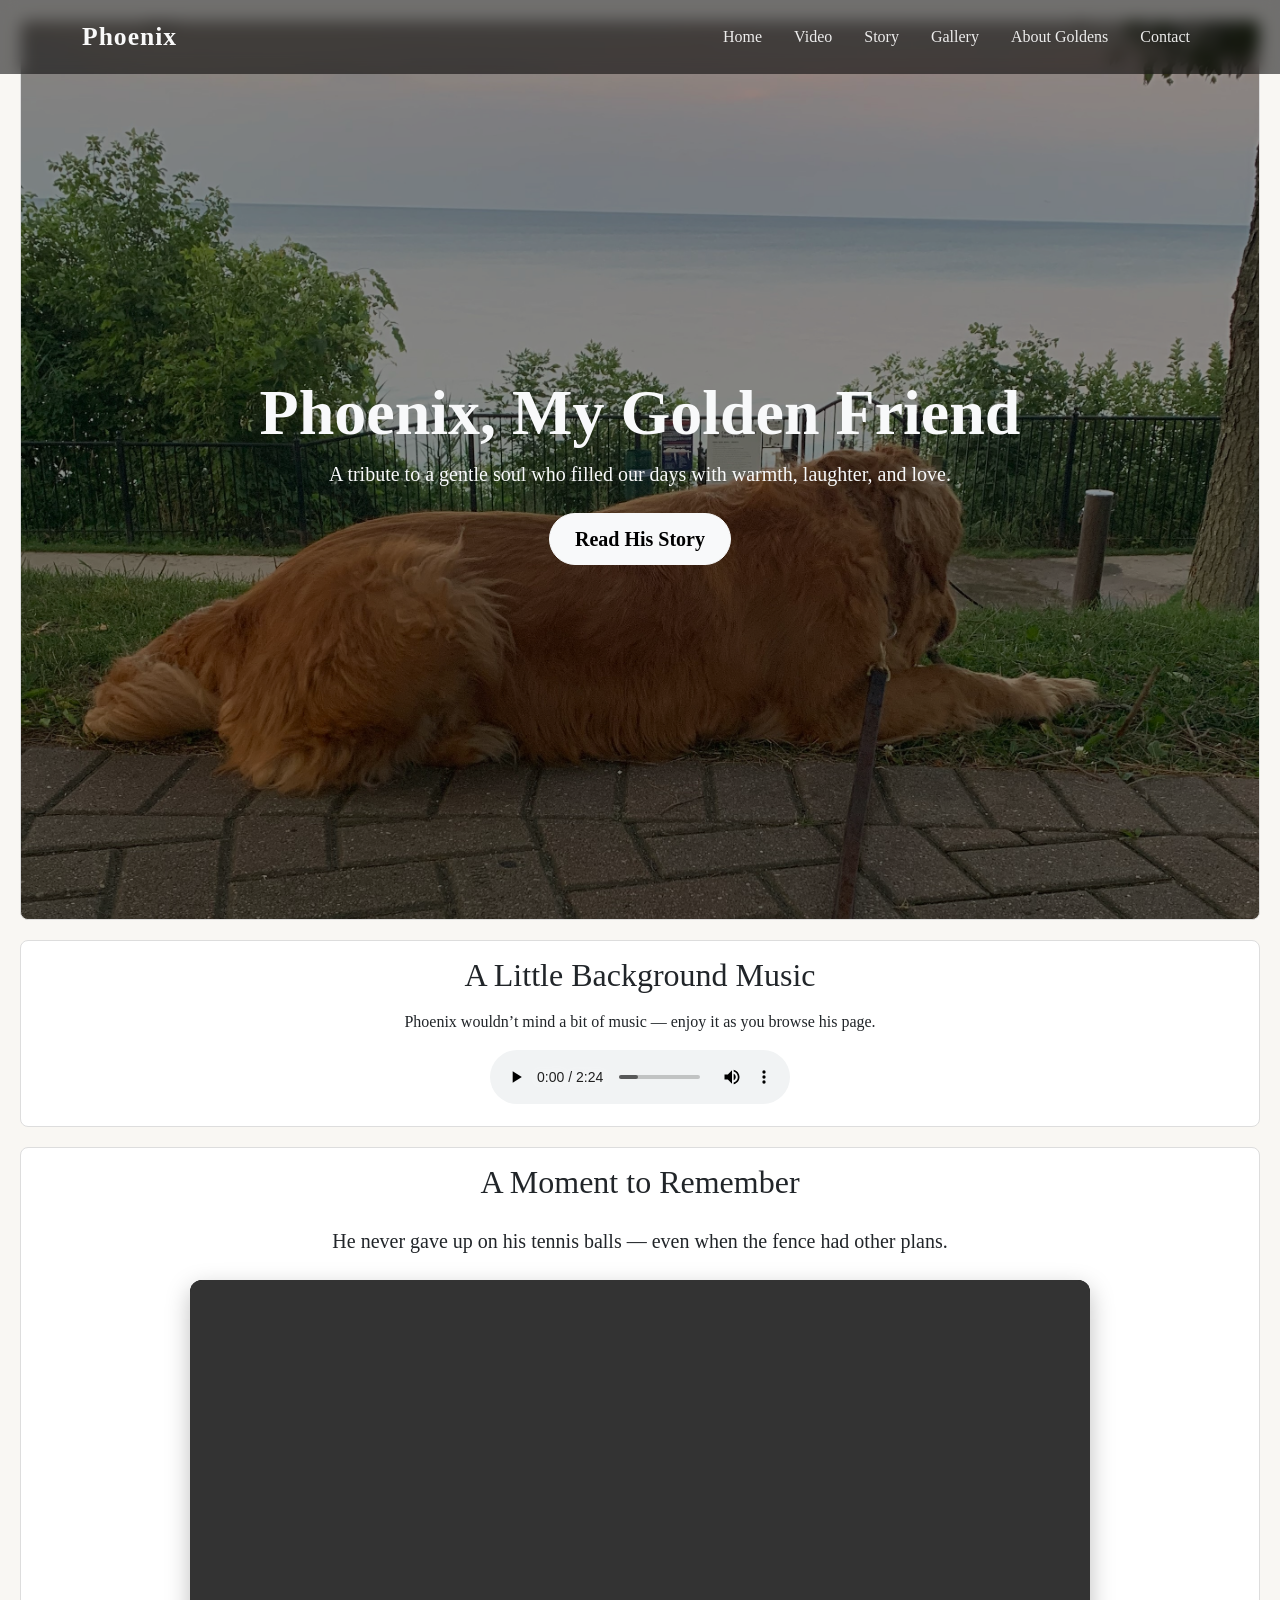
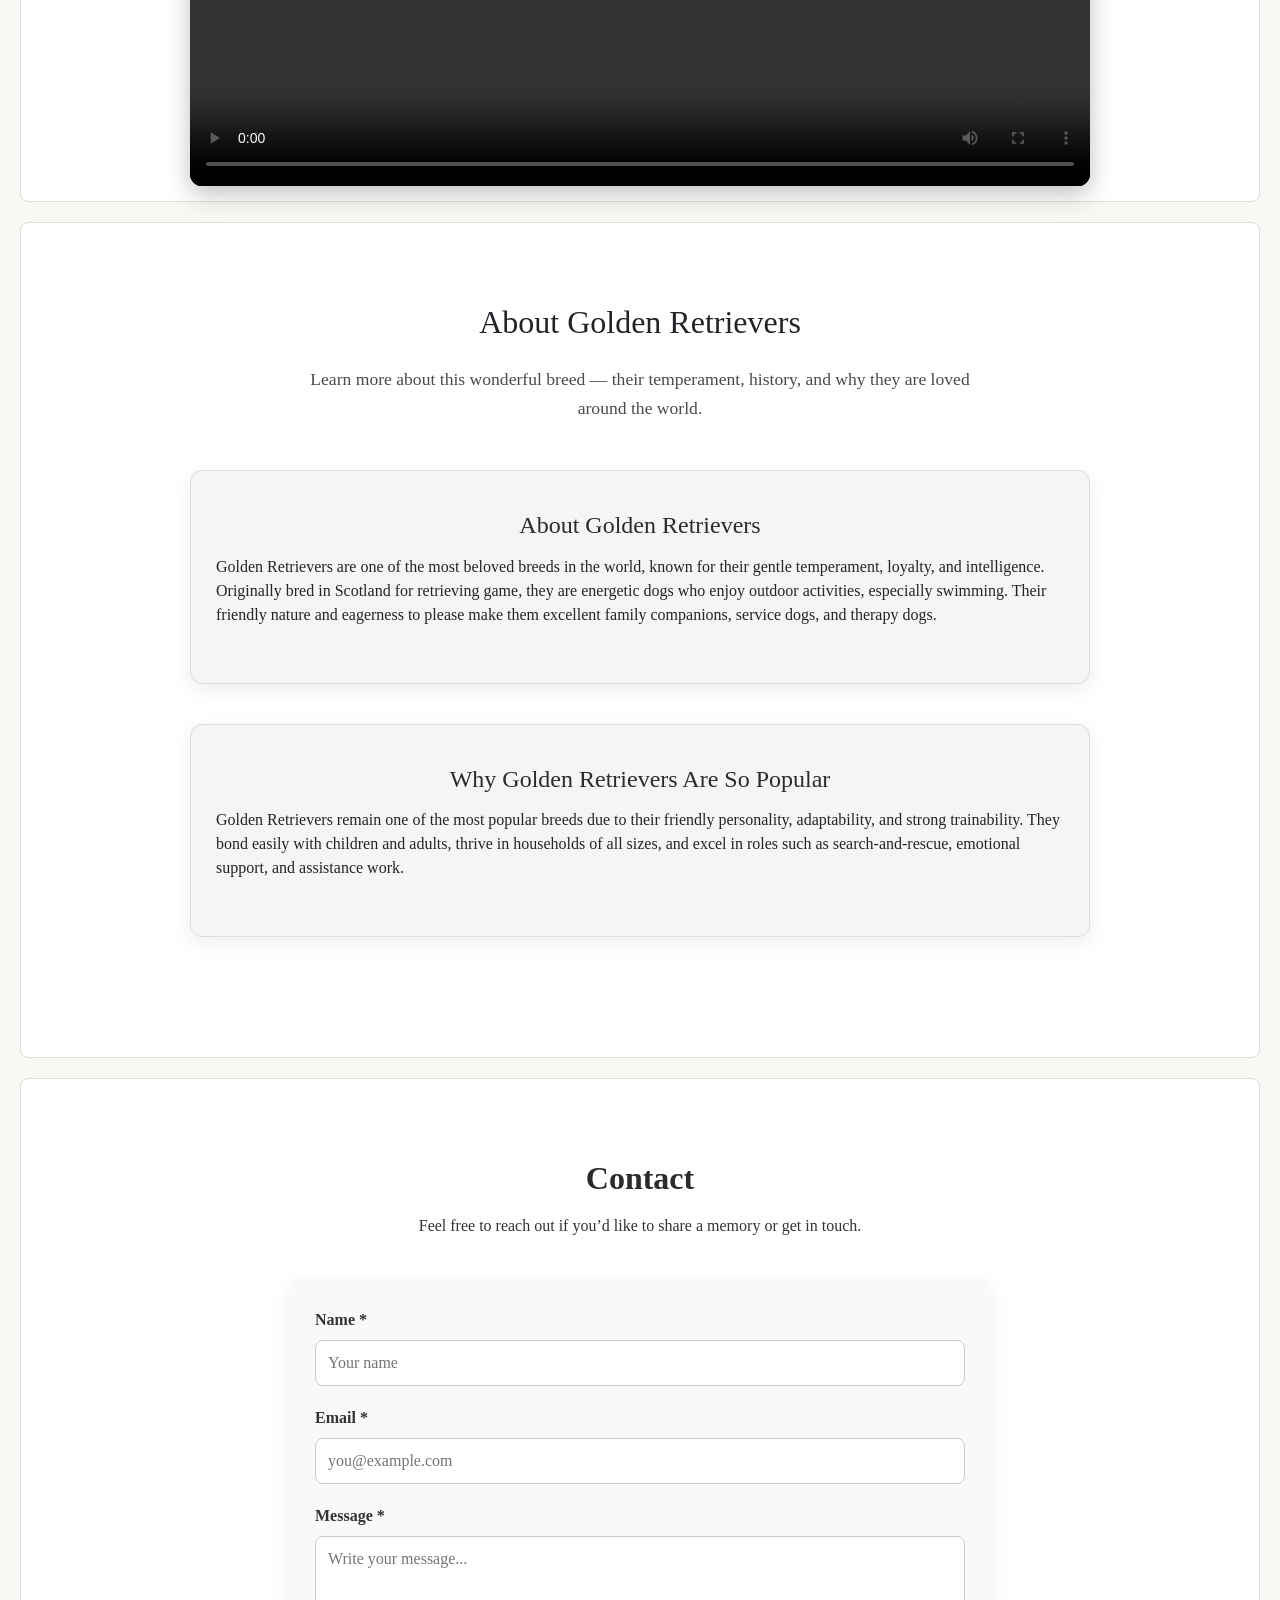
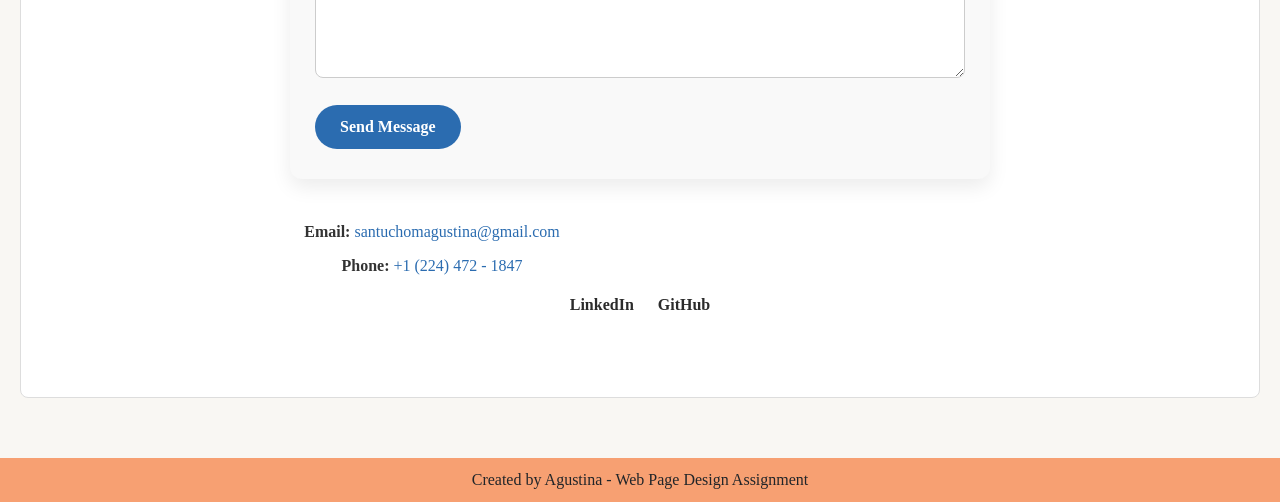
==== index.html @ e4ab0f9b "initial setup with WIP sections" ====
<!DOCTYPE html>
<html lang="en">
<head>
    <meta charset="UTF-8">
    <title>Phoenix</title>
    <link href="https://cdn.jsdelivr.net/npm/bootstrap@5.0.2/dist/css/bootstrap.min.css" rel="stylesheet" integrity="sha384-EVSTQN3/azprG1Anm3QDgpJLIm9Nao0Yz1ztcQTwFspd3yD65VohhpuuCOmLASjC" crossorigin="anonymous">
    <link rel="stylesheet" href="styles.css">

</head>
<body>
    <header>
        <nav class="navbar navbar-expand-lg navbar-dark fixed-top custom-navbar">
            <div class="container">
                <a class="navbar-brand fw-bold" href="#hero">Phoenix</a>

                <button class="navbar-toggler" type="button" data-bs-toggle="collapse" data-bs-target="#navbarNav"
                        aria-controls="navbarNav" aria-expanded="false" aria-label="Toggle navigation">
                    <span class="navbar-toggler-icon"></span>
                </button>

                <div class="collapse navbar-collapse justify-content-end" id="navbarNav">
                    <ul class="navbar-nav">
                        <li class="nav-item"><a class="nav-link" href="#hero">Home</a></li>
                        <li class="nav-item"><a class="nav-link" href="#video">Video</a></li>
                        <li class="nav-item"><a class="nav-link" href="#story">Story</a></li>
                        <li class="nav-item"><a class="nav-link" href="#gallery">Gallery</a></li>
                        <li class="nav-item"><a class="nav-link" href="#articles">About Goldens</a></li>
                        <li class="nav-item"><a class="nav-link" href="#contact">Contact</a></li>
                    </ul>
                </div>
            </div>
        </nav>


    </header>
    <main>
        <section id="hero" class="hero d-flex align-items-center justify-content-center text-center text-light">
            <div class="overlay"></div>
            <div class="hero-content">
                <h1 class="display-3 fw-bold">Phoenix, My Golden Friend</h1>
                <p class="lead mb-4">A tribute to a gentle soul who filled our days with warmth, laughter, and love.</p>
                <a href="#story" class="btn btn-light btn-lg">Read His Story</a>
            </div>
        </section>
        <section id="home-audio" class="home-audio-section text-center">
            <div class="container">
                <h2 class="mb-3">A Little Background Music</h2>
                <p class="mb-3">
                    Phoenix wouldn’t mind a bit of music — enjoy it as you browse his page.
                </p>

                <audio controls autoplay loop>
                    <source src="./media/leva-eternity-149473.mp3" type="audio/mpeg">
                    Your browser does not support the audio element.
                </audio>
            </div>
        </section>
        <section id="video" class="video-section text-center">
            <div class="container">
                <h2 class="mb-4">A Moment to Remember</h2>
                <p class="lead mb-4">
                    He never gave up on his tennis balls — even when the fence had other plans.
                </p>

                <div class="video-wrapper">
                    <video controls>
                        <source src="./media/phoenix-video.mp4" type="video/mp4">
                        Your browser does not support the video tag.
                    </video>
                </div>
            </div>
        </section>
        <section id="articles" class="articles-section text-center">
            <div class="container">

                <h2 class="mb-4">About Golden Retrievers</h2>
                <p class="lead mb-5">
                    Learn more about this wonderful breed — their temperament, history,
                    and why they are loved around the world.
                </p>

                <article class="info-article">
                    <h3 class="article-subtitle">About Golden Retrievers</h3>
                    <p>
                        Golden Retrievers are one of the most beloved breeds in the world, known for
                        their gentle temperament, loyalty, and intelligence. Originally bred in
                        Scotland for retrieving game, they are energetic dogs who enjoy outdoor
                        activities, especially swimming. Their friendly nature and eagerness to
                        please make them excellent family companions, service dogs, and therapy dogs.
                    </p>
                </article>

                <article class="info-article">
                    <h3 class="article-subtitle">Why Golden Retrievers Are So Popular</h3>
                    <p>
                        Golden Retrievers remain one of the most popular breeds due to their friendly
                        personality, adaptability, and strong trainability. They bond easily with
                        children and adults, thrive in households of all sizes, and excel in roles
                        such as search-and-rescue, emotional support, and assistance work.
                    </p>
                </article>

            </div>
        </section>

        <section id="contact" class="contact-section">
            <div class="container">
                <h2>Contact</h2>
                <p>Feel free to reach out if you’d like to share a memory or get in touch.</p>

                <form class="contact-form" action="#" method="post">
                    <div class="form-group">
                        <label for="name">Name *</label>
                        <input type="text" id="name" name="name" placeholder="Your name" required>
                    </div>

                    <div class="form-group">
                        <label for="email">Email *</label>
                        <input type="email" id="email" name="email" placeholder="you@example.com" required>
                    </div>

                    <div class="form-group">
                        <label for="message">Message *</label>
                        <textarea id="message" name="message" rows="5" placeholder="Write your message..." required></textarea>
                    </div>

                    <button type="submit" class="submit-btn">Send Message</button>
                </form>

                <div class="contact-info">
                    <p><strong>Email:</strong> <a href="mailto:youremail@example.com">santuchomagustina@gmail.com</a></p>
                    <p><strong>Phone:</strong> <a href="tel:+11234567890">+1 (224) 472 - 1847</a></p>

                    <div class="social-links">
                        <a href="https://www.linkedin.com/in/maria-agustina-santucho-6520b9224/" target="_blank">LinkedIn</a>
                        <a href="https://github.com/asantucho" target="_blank">GitHub</a>
                    </div>
                </div>
            </div>
        </section>

    </main>
    <footer>
        Created by Agustina - Web Page Design Assignment
    </footer>

</body>
</html>
---- styles.css ----
body{
    background-color: #f9f7f3;
    font-family: Georgia;
    margin: 0;
    padding: 0;
}
.custom-navbar {
    background: rgba(0, 0, 0, 0.55);
    backdrop-filter: blur(8px);
    transition: background-color 0.4s ease, box-shadow 0.4s ease;
    padding: 0.8rem 0;
    z-index: 1000;
}

.custom-navbar.scrolled {
    background: rgba(0, 0, 0, 0.85);
    box-shadow: 0 2px 10px rgba(0, 0, 0, 0.4);
}

.navbar-brand {
    font-family: 'Playfair Display', serif;
    font-size: 1.6rem;
    letter-spacing: 1px;
    color: #f9f9f9;
}

.navbar-nav .nav-link {
    color: rgba(255, 255, 255, 0.9);
    margin-left: 1rem;
    transition: color 0.3s ease;
}

.navbar-nav .nav-link:hover {
    color: #f9d777;
}

.navbar-nav .nav-link.active {
    color: #ffd966;
}
main{
    padding: 20px;
}
section{
    margin-bottom: 20px;
    padding: 15px;
    background-color: white;
    border: 1px solid #ddd;
    border-radius: 8px;
}

.hero {
    position: relative;
    min-height: 100vh;
    background-image: url('./media/phoenix-banner.jpeg');
    background-size: cover;
    background-position: center center;
    background-attachment: fixed;
    background-repeat: no-repeat;
    color: #fff;
    overflow: hidden;
}

.hero {
    background-repeat: no-repeat;
}

.hero .overlay {
    position: absolute;
    inset: 0;
    background: rgba(0, 0, 0, 0.4);
    z-index: 1;
}

.hero-content {
    position: relative;
    z-index: 2;
    max-width: 800px;
    padding: 0 1rem;
}

.hero h1, .hero p, .hero .btn {
    opacity: 0;
    transform: translateY(20px);
    animation: fadeInUp 1.2s ease-out forwards;
}

.hero h1 { animation-delay: 0.2s; }
.hero p { animation-delay: 0.5s; }
.hero .btn { animation-delay: 0.8s; }

@keyframes fadeInUp {
    to {
        opacity: 1;
        transform: translateY(0);
    }
}

.hero .btn {
    border-radius: 30px;
    padding: 10px 25px;
    font-weight: 600;
    transition: all 0.3s ease;
}

.hero .btn:hover {
    transform: scale(1.05);
    background-color: #f8f9fa;
    color: #212529;
}

@media (max-width: 992px) {
    .hero {
        background-attachment: scroll;
        background-size: cover;
        background-position: 70% 80%;
        min-height: 65vh;
    }
}

@media (max-width: 576px) {
    .hero {
        background-position: 76% 90%;
        min-height: 50vh;
    }
}

.video-wrapper {
    max-width: 900px;
    margin: 0 auto;
    aspect-ratio: 16 / 9;
    border-radius: 12px;
    overflow: hidden;
    box-shadow: 0 8px 25px rgba(0, 0, 0, 0.25);
}

.video-wrapper video {
    width: 100%;
    height: 100%;
    object-fit: cover;
    display: block;
    background-color: #000;
}

.articles-section {
    padding: 80px 20px;
    background-color: #fff;
    text-align: center;
}

.section-title {
    font-family: 'Playfair Display', serif;
    font-weight: 700;
    color: #2b2b2b;
    font-size: 2rem;
    text-align: center;
}

.articles-section .lead {
    max-width: 700px;
    margin: 0 auto;
    font-size: 1.1rem;
    color: #4a4a4a;
    line-height: 1.6;
}

.info-article {
    background-color: #f5f5f5;
    padding: 40px 25px;
    margin: 40px auto;
    max-width: 900px;
    border: 1px solid #ddd;
    border-radius: 12px;
    box-shadow: 0 6px 20px rgba(0,0,0,0.07);
    text-align: left;
}

.article-subtitle {
    font-family: 'Playfair Display', serif;
    font-size: 1.5rem;
    margin-bottom: 15px;
    color: #2b2b2b;
    text-align: center;
}


.contact-section {
    background-color: #fff;
    color: #333;
    padding: 80px 20px;
    text-align: center;
}

.contact-section h2 {
    font-family: 'Playfair Display', serif;
    font-weight: 700;
    color: #2b2b2b;
    margin-bottom: 15px;
}

.contact-section p {
    max-width: 700px;
    margin: 0 auto 40px;
    line-height: 1.6;
}

.contact-form {
    max-width: 700px;
    margin: 0 auto 40px;
    text-align: left;
    background-color: #f9f9f9;
    padding: 30px 25px;
    border-radius: 12px;
    box-shadow: 0 8px 20px rgba(0, 0, 0, 0.08);
}

.contact-form .form-group {
    margin-bottom: 20px;
}

.contact-form label {
    display: block;
    font-weight: 600;
    margin-bottom: 8px;
}

.contact-form input,
.contact-form textarea {
    width: 100%;
    border: 1px solid #ccc;
    border-radius: 8px;
    padding: 10px 12px;
    font-size: 1rem;
    transition: border-color 0.3s ease, box-shadow 0.3s ease;
}

.contact-form input:focus,
.contact-form textarea:focus {
    border-color: #2b6cb0;
    box-shadow: 0 0 0 3px rgba(43, 108, 176, 0.15);
    outline: none;
}

.submit-btn {
    display: inline-block;
    background-color: #2b6cb0;
    color: #fff;
    border: none;
    border-radius: 999px;
    padding: 10px 25px;
    font-size: 1rem;
    font-weight: 600;
    cursor: pointer;
    transition: all 0.3s ease;
}

.submit-btn:hover {
    background-color: #1f4f86;
    transform: translateY(-2px);
}

.contact-info {
    text-align: center;
    margin-top: 30px;
}

.contact-info p {
    margin: 8px 0;
    font-size: 1rem;
}

.contact-info a {
    color: #2b6cb0;
    text-decoration: none;
}

.contact-info a:hover {
    color: #1f4f86;
    text-decoration: underline;
}

.social-links {
    margin-top: 15px;
}

.social-links a {
    display: inline-block;
    margin: 0 10px;
    color: #2b2b2b;
    font-weight: 600;
    transition: color 0.3s ease;
}

.social-links a:hover {
    color: #f9d777;
}

@media (max-width: 768px) {
    .contact-form {
        padding: 20px 15px;
    }
}


footer {
    background-color: #F7A072;
    text-align: center;
    padding: 10px;
    margin-top: 20px;
}

@media (max-width: 576px) {
    .about-video {
        max-width: 90%;
    }
}
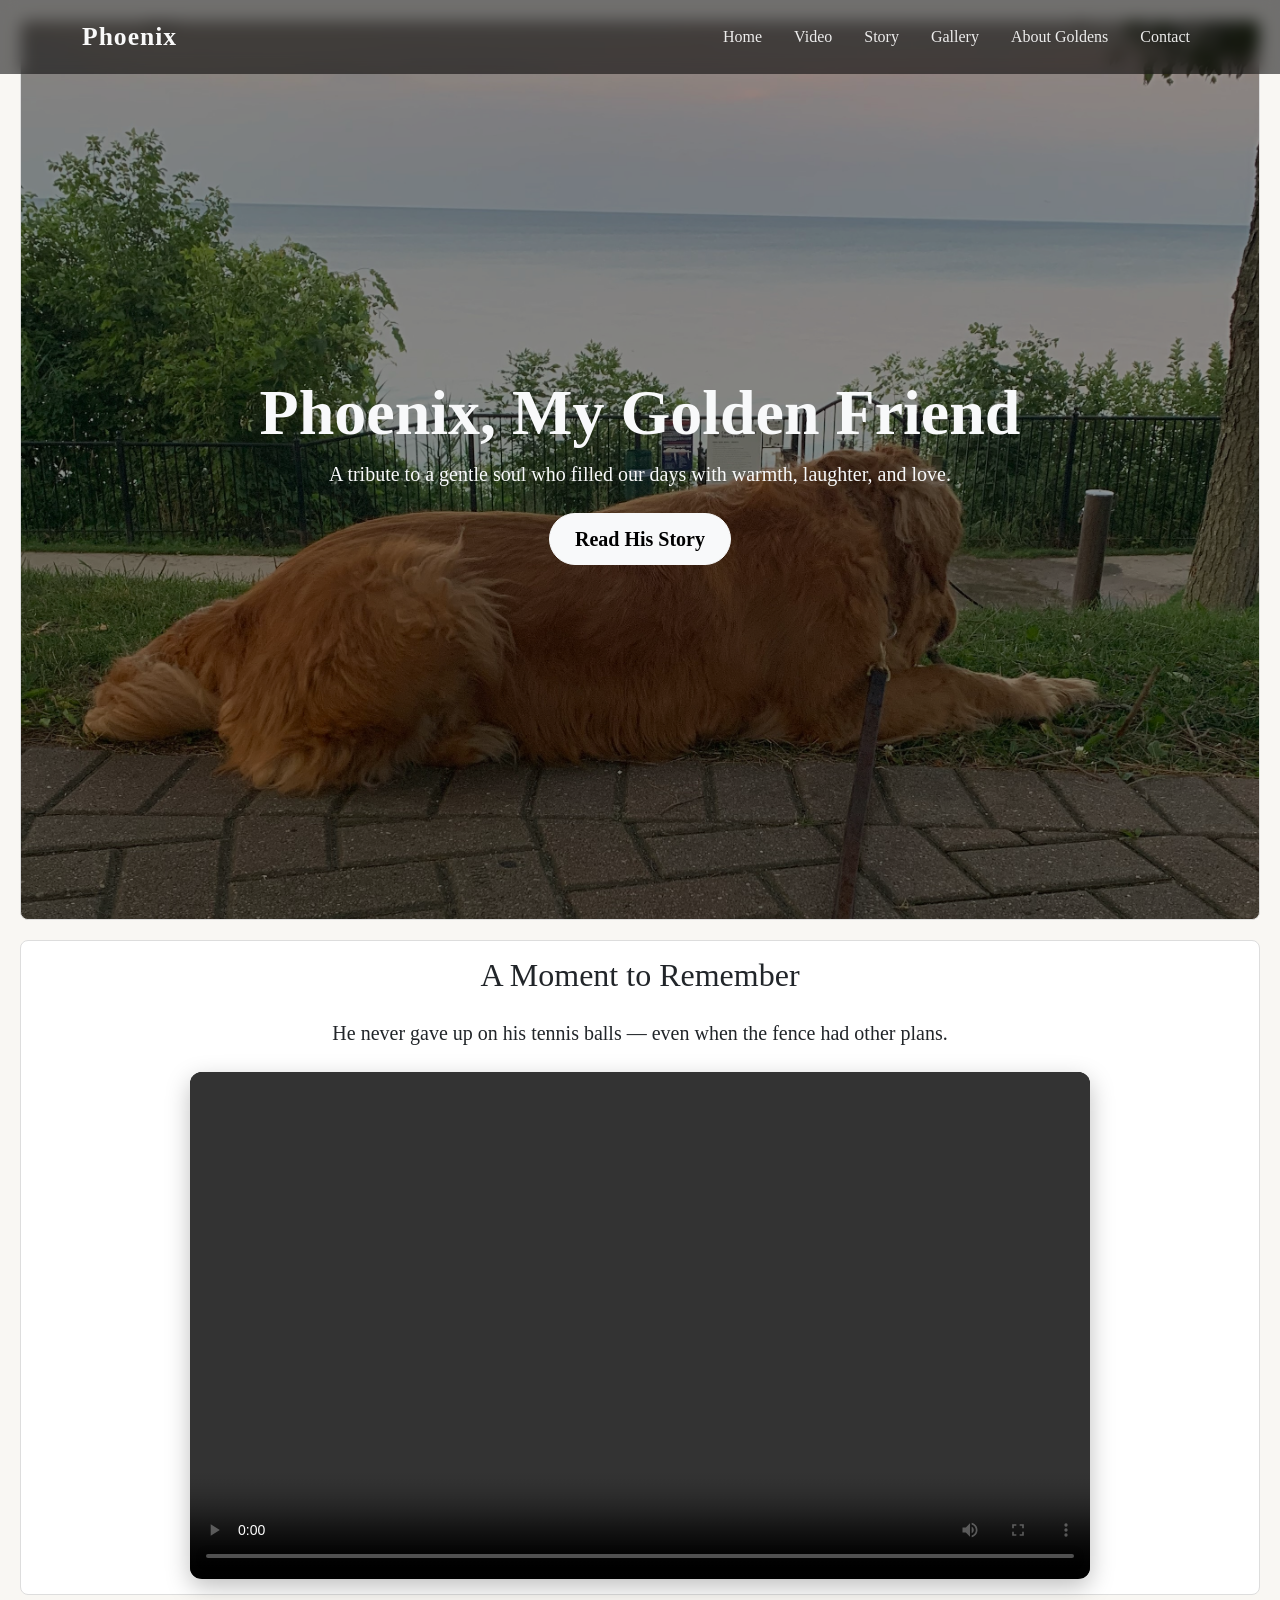
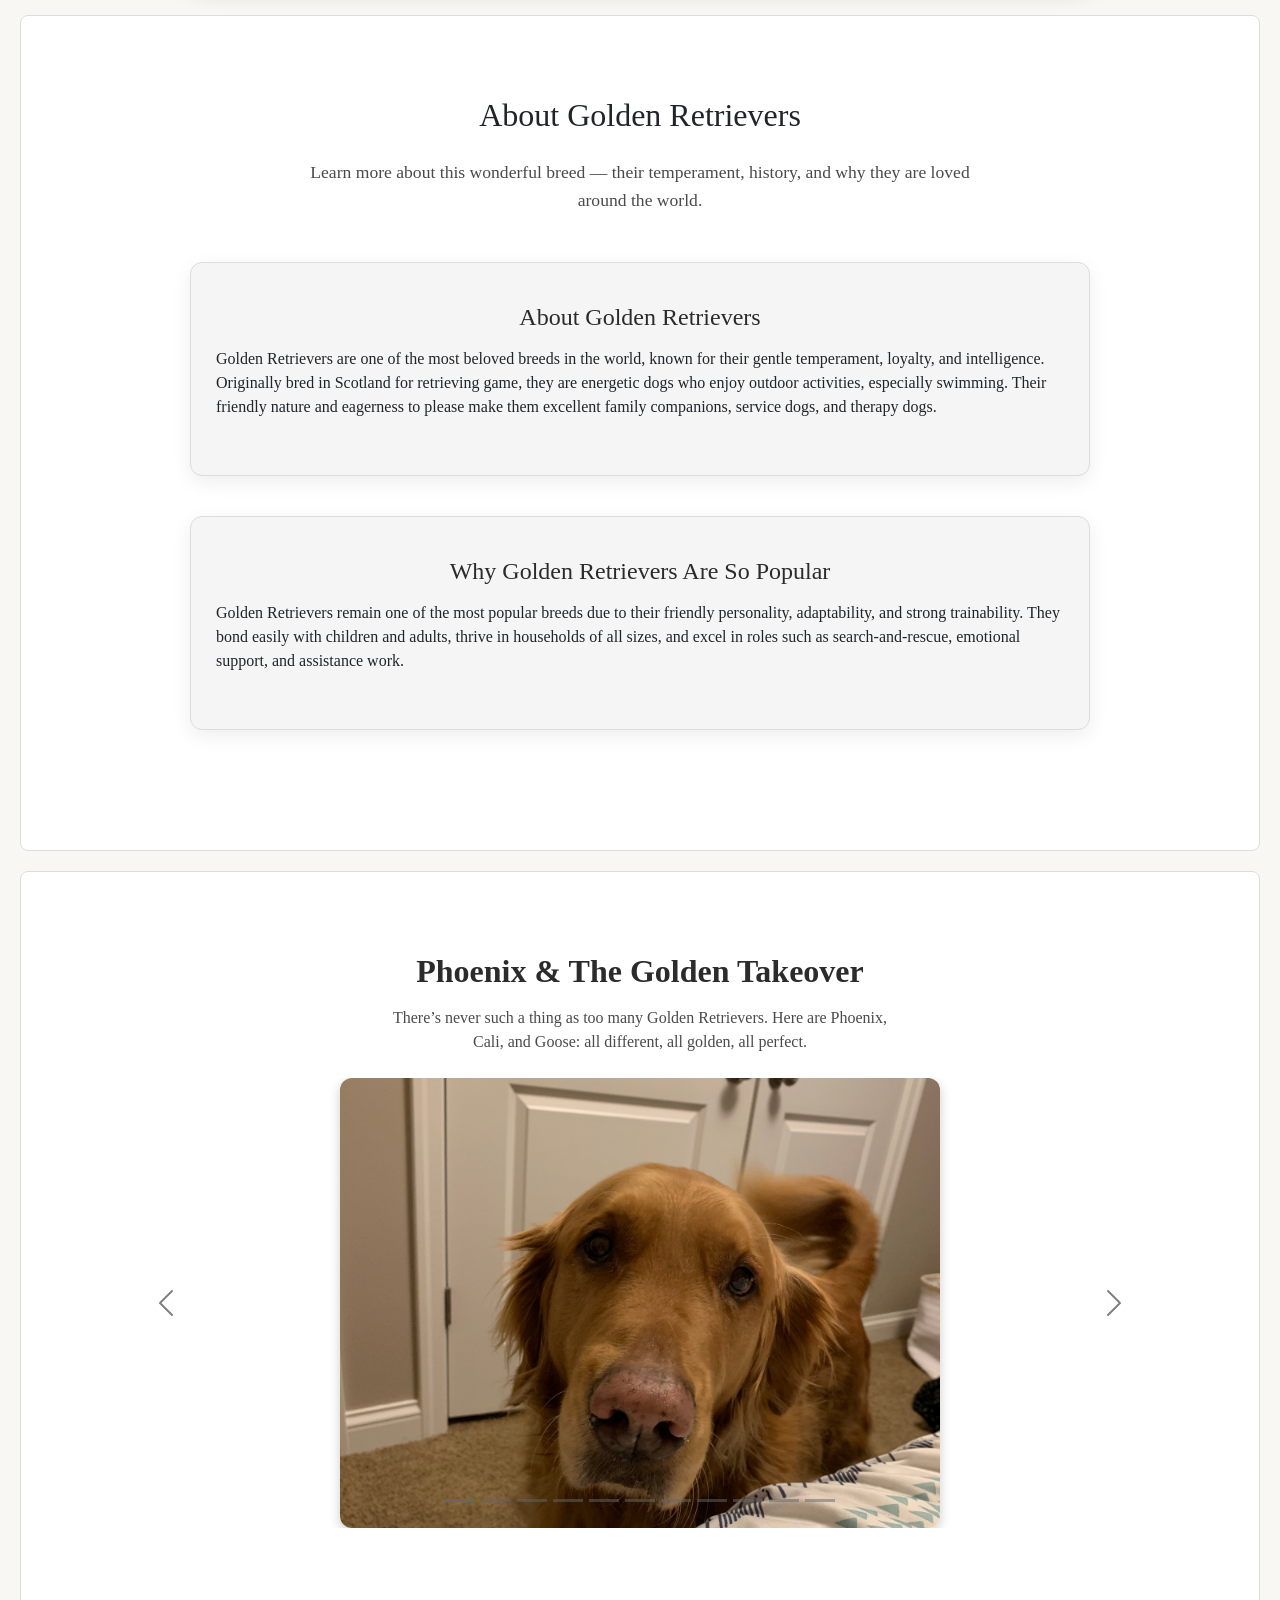
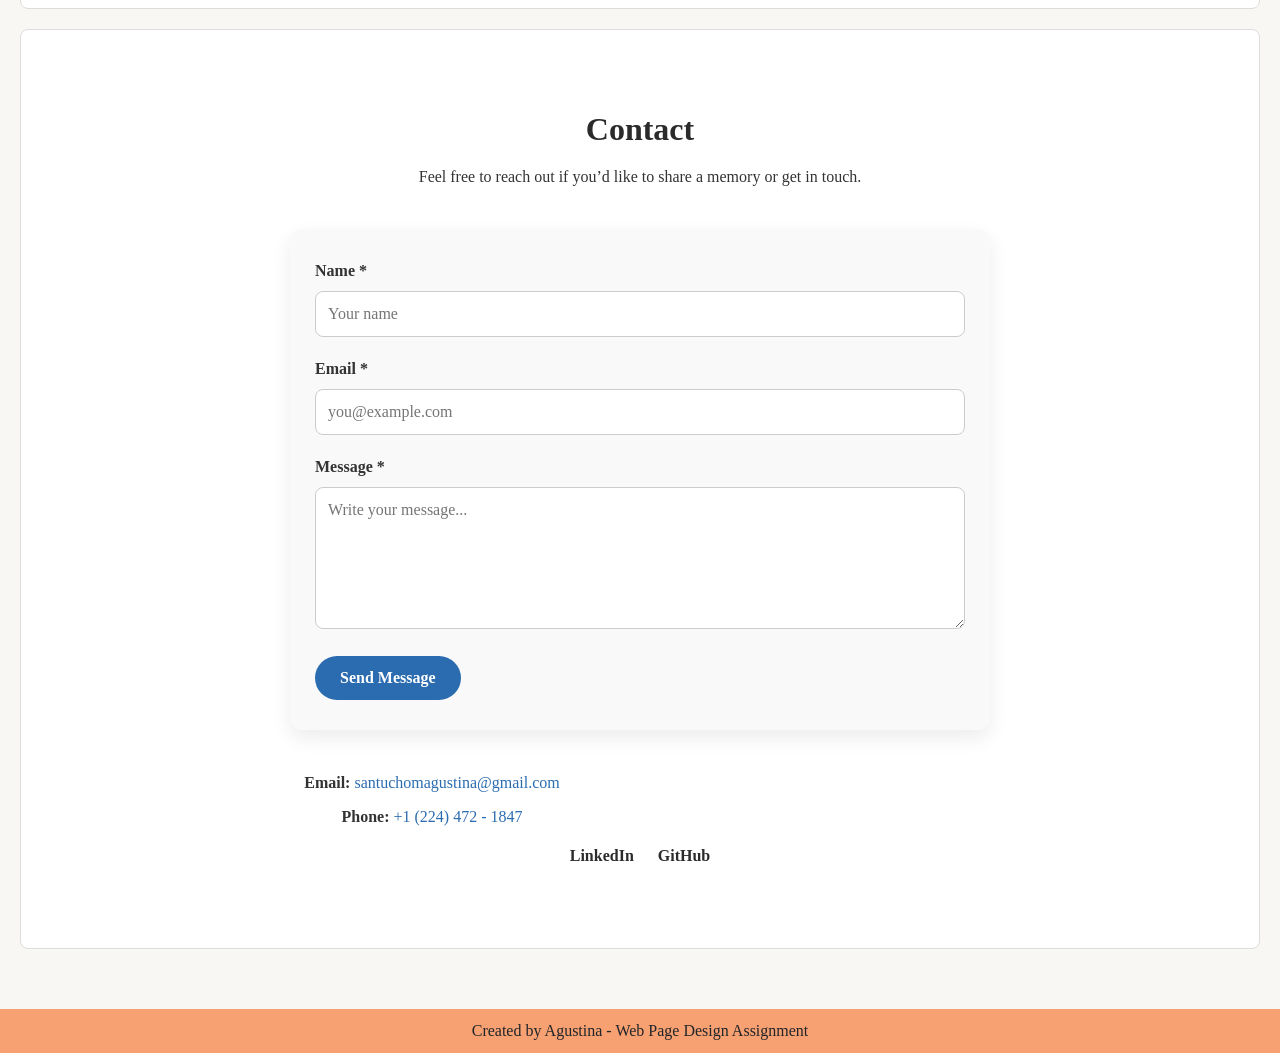
==== commit 555e547c: "created carousel" ====
--- a/index.html
+++ b/index.html
@@ -40,19 +40,6 @@
                 <h1 class="display-3 fw-bold">Phoenix, My Golden Friend</h1>
                 <p class="lead mb-4">A tribute to a gentle soul who filled our days with warmth, laughter, and love.</p>
                 <a href="#story" class="btn btn-light btn-lg">Read His Story</a>
-            </div>
-        </section>
-        <section id="home-audio" class="home-audio-section text-center">
-            <div class="container">
-                <h2 class="mb-3">A Little Background Music</h2>
-                <p class="mb-3">
-                    Phoenix wouldn’t mind a bit of music — enjoy it as you browse his page.
-                </p>
-
-                <audio controls autoplay loop>
-                    <source src="./media/leva-eternity-149473.mp3" type="audio/mpeg">
-                    Your browser does not support the audio element.
-                </audio>
             </div>
         </section>
         <section id="video" class="video-section text-center">
@@ -102,6 +89,92 @@
 
             </div>
         </section>
+        <section id="gallery" class="gallery-section text-center">
+            <div class="container">
+
+                <h2 class="mb-3">Phoenix & The Golden Takeover</h2>
+                <p class="mb-4">
+                    There’s never such a thing as too many Golden Retrievers.
+                    Here are Phoenix, Cali, and Goose: all different, all golden, all perfect.
+                </p>
+
+                <div id="phoenixCarousel" class="carousel slide" data-bs-ride="carousel">
+
+                    <div class="carousel-indicators">
+                        <button type="button" data-bs-target="#phoenixCarousel" data-bs-slide-to="0" class="active"></button>
+                        <button type="button" data-bs-target="#phoenixCarousel" data-bs-slide-to="1"></button>
+                        <button type="button" data-bs-target="#phoenixCarousel" data-bs-slide-to="2"></button>
+                        <button type="button" data-bs-target="#phoenixCarousel" data-bs-slide-to="3"></button>
+                        <button type="button" data-bs-target="#phoenixCarousel" data-bs-slide-to="4"></button>
+                        <button type="button" data-bs-target="#phoenixCarousel" data-bs-slide-to="5"></button>
+                        <button type="button" data-bs-target="#phoenixCarousel" data-bs-slide-to="6"></button>
+                        <button type="button" data-bs-target="#phoenixCarousel" data-bs-slide-to="7"></button>
+                        <button type="button" data-bs-target="#phoenixCarousel" data-bs-slide-to="8"></button>
+                        <button type="button" data-bs-target="#phoenixCarousel" data-bs-slide-to="9"></button>
+                        <button type="button" data-bs-target="#phoenixCarousel" data-bs-slide-to="10"></button>
+                    </div>
+
+                    <div class="carousel-inner">
+
+                        <div class="carousel-item active">
+                            <img src="./media/IMG_1240.jpg" class="d-block w-100" alt="Golden Retriever photo">
+                        </div>
+
+                        <div class="carousel-item">
+                            <img src="./media/IMG_1328.jpg" class="d-block w-100" alt="Golden Retriever photo">
+                        </div>
+
+                        <div class="carousel-item">
+                            <img src="./media/IMG_2525.jpg" class="d-block w-100" alt="Golden Retriever photo">
+                        </div>
+
+                        <div class="carousel-item">
+                            <img src="./media/IMG_4438.jpg" class="d-block w-100" alt="Golden Retriever photo">
+                        </div>
+
+                        <div class="carousel-item">
+                            <img src="./media/IMG_4823.jpg" class="d-block w-100" alt="Golden Retriever photo">
+                        </div>
+
+                        <div class="carousel-item">
+                            <img src="./media/IMG_4936.jpg" class="d-block w-100" alt="Golden Retriever photo">
+                        </div>
+
+                        <div class="carousel-item">
+                            <img src="./media/IMG_5140.jpg" class="d-block w-100" alt="Golden Retriever photo">
+                        </div>
+
+                        <div class="carousel-item">
+                            <img src="./media/IMG_5326.jpg" class="d-block w-100" alt="Golden Retriever photo">
+                        </div>
+
+                        <div class="carousel-item">
+                            <img src="./media/IMG_5555.jpg" class="d-block w-100" alt="Golden Retriever photo">
+                        </div>
+
+                        <div class="carousel-item">
+                            <img src="./media/IMG_7085.jpg" class="d-block w-100" alt="Golden Retriever photo">
+                        </div>
+
+                        <div class="carousel-item">
+                            <img src="./media/IMG_7129.JPG" class="d-block w-100" alt="Golden Retriever photo">
+                        </div>
+
+                    </div>
+
+                    <button class="carousel-control-prev" type="button" data-bs-target="#phoenixCarousel" data-bs-slide="prev">
+                        <span class="carousel-control-prev-icon"></span>
+                        <span class="visually-hidden">Previous</span>
+                    </button>
+
+                    <button class="carousel-control-next" type="button" data-bs-target="#phoenixCarousel" data-bs-slide="next">
+                        <span class="carousel-control-next-icon"></span>
+                        <span class="visually-hidden">Next</span>
+                    </button>
+
+                </div>
+            </div>
+        </section>
 
         <section id="contact" class="contact-section">
             <div class="container">
@@ -143,6 +216,6 @@
     <footer>
         Created by Agustina - Web Page Design Assignment
     </footer>
-
+    <script src="https://cdn.jsdelivr.net/npm/bootstrap@5.3.3/dist/js/bootstrap.bundle.min.js"></script>
 </body>
 </html>
--- a/styles.css
+++ b/styles.css
@@ -182,6 +182,49 @@
     text-align: center;
 }
 
+.gallery-section {
+    padding: 80px 20px;
+}
+
+.gallery-section h2 {
+    font-family: 'Playfair Display', serif;
+    font-weight: 700;
+    color: #2b2b2b;
+    text-align: center;
+}
+
+.gallery-section p {
+    max-width: 500px;
+    margin: 0 auto 30px;
+    color: #4a4a4a;
+    text-align: center;
+}
+
+.gallery-section img {
+    width: 100%;
+    max-width: 600px;      /* limit how wide the image can appear */
+    height: auto;
+    max-height: 450px;     /* limit height so they aren’t enormous */
+    object-fit: cover;
+    border-radius: 12px;
+    box-shadow: 0 4px 12px rgba(0,0,0,0.20);
+    margin: 0 auto;        /* center the image */
+    display: block;
+}
+
+
+.carousel-caption {
+    text-shadow: none;
+}
+
+.carousel-indicators [data-bs-target] {
+    background-color: #666;
+}
+
+.carousel-control-prev-icon,
+.carousel-control-next-icon {
+    filter: invert(1);
+}
 
 .contact-section {
     background-color: #fff;
@@ -300,7 +343,6 @@
     }
 }
 
-
 footer {
     background-color: #F7A072;
     text-align: center;
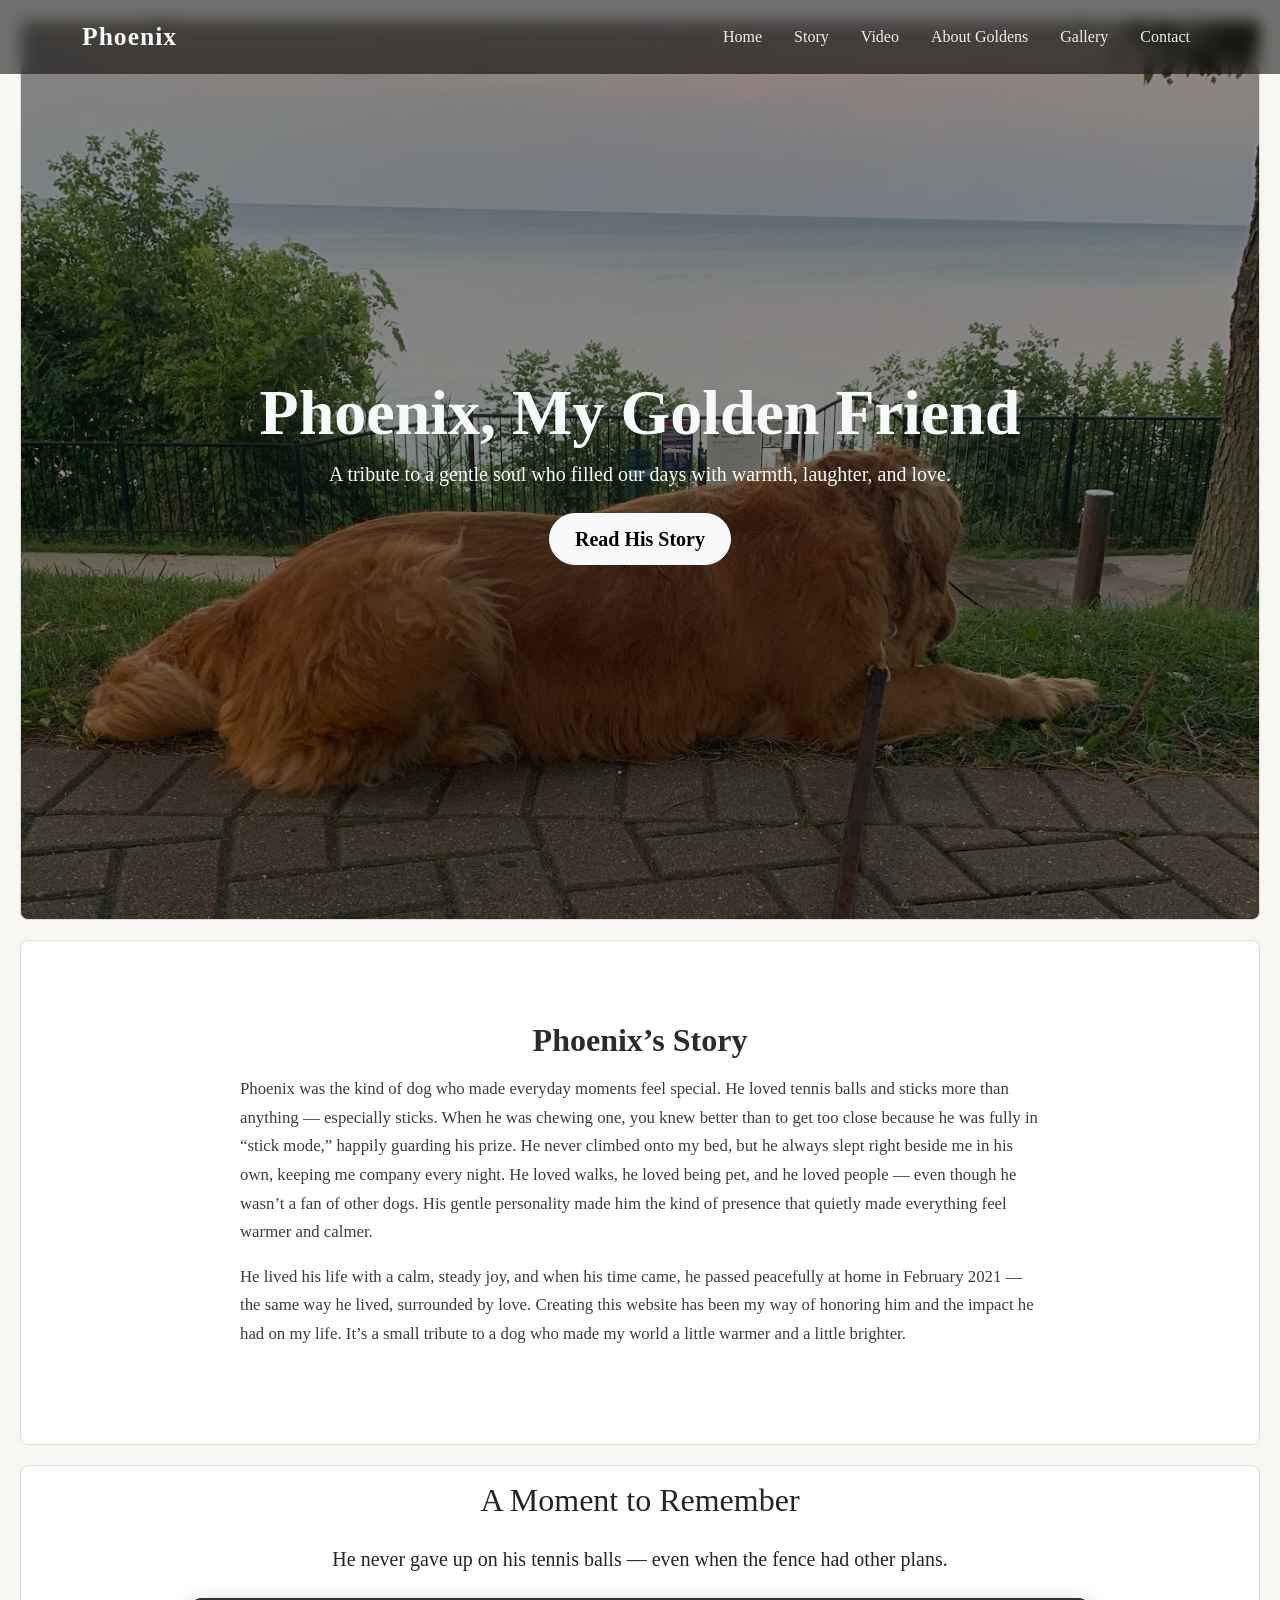
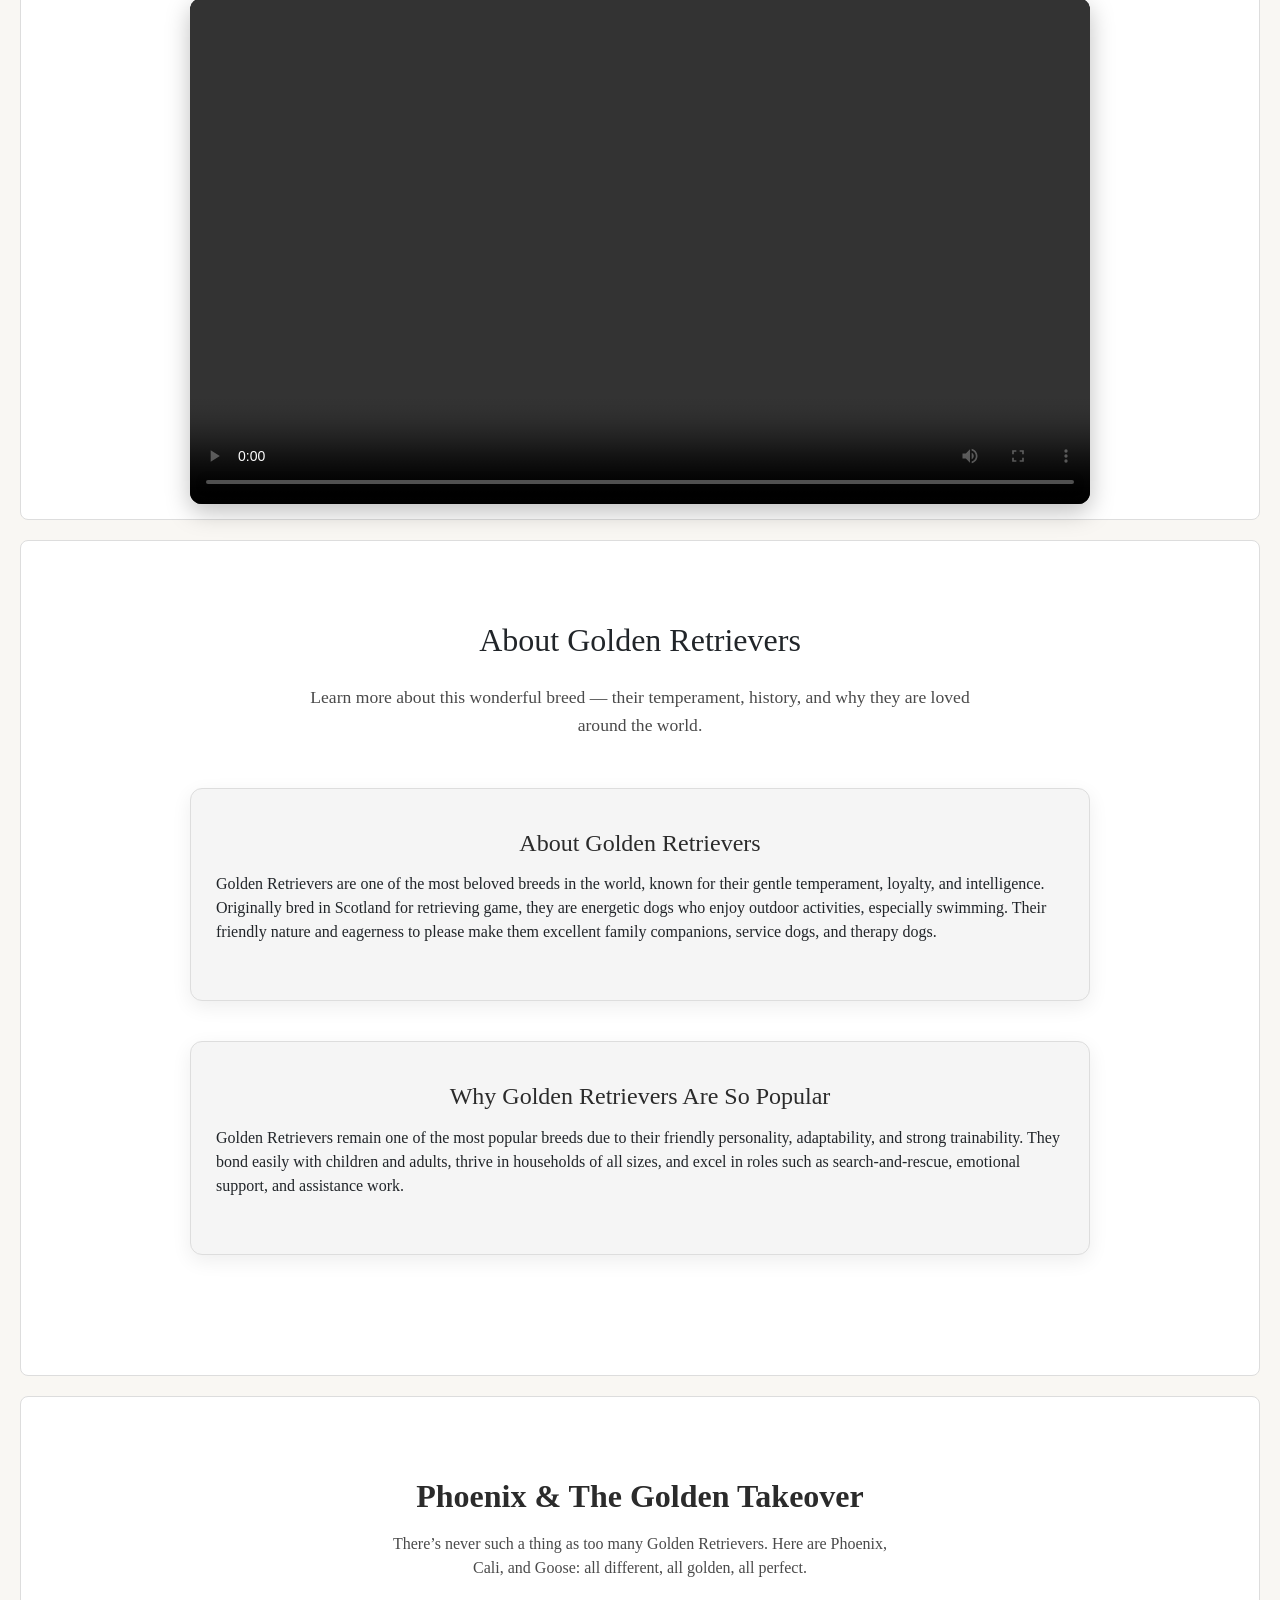
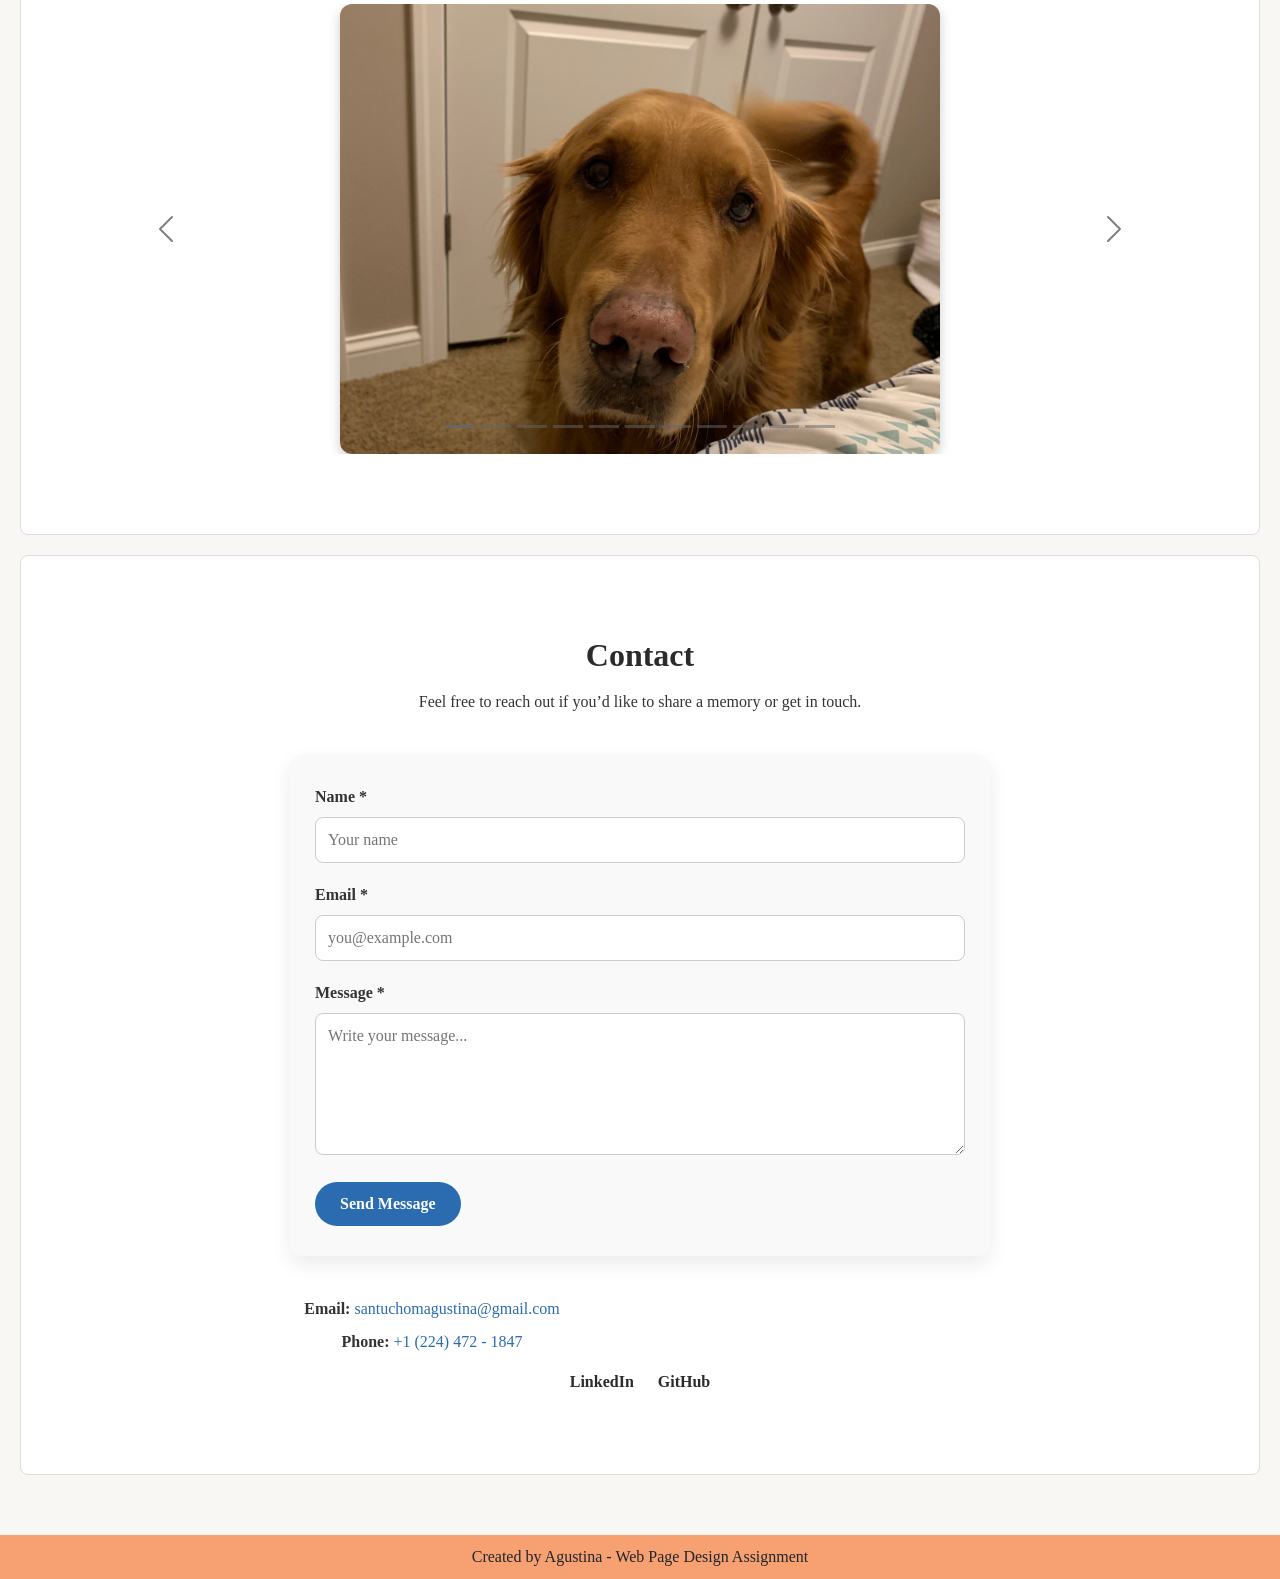
==== commit b928fc0e: "i've added a story section" ====
--- a/index.html
+++ b/index.html
@@ -21,10 +21,10 @@
                 <div class="collapse navbar-collapse justify-content-end" id="navbarNav">
                     <ul class="navbar-nav">
                         <li class="nav-item"><a class="nav-link" href="#hero">Home</a></li>
+                        <li class="nav-item"><a class="nav-link" href="#story">Story</a></li>
                         <li class="nav-item"><a class="nav-link" href="#video">Video</a></li>
-                        <li class="nav-item"><a class="nav-link" href="#story">Story</a></li>
+                        <li class="nav-item"><a class="nav-link" href="#articles">About Goldens</a></li>
                         <li class="nav-item"><a class="nav-link" href="#gallery">Gallery</a></li>
-                        <li class="nav-item"><a class="nav-link" href="#articles">About Goldens</a></li>
                         <li class="nav-item"><a class="nav-link" href="#contact">Contact</a></li>
                     </ul>
                 </div>
@@ -42,6 +42,21 @@
                 <a href="#story" class="btn btn-light btn-lg">Read His Story</a>
             </div>
         </section>
+        <section id="story" class="story-section">
+            <div class="container">
+                <h2 class="mb-3">Phoenix’s Story</h2>
+
+                <p>
+                    Phoenix was the kind of dog who made everyday moments feel special. He loved tennis balls and sticks more than anything — especially sticks. When he was chewing one, you knew better than to get too close because he was fully in “stick mode,” happily guarding his prize. He never climbed onto my bed, but he always slept right beside me in his own, keeping me company every night. He loved walks, he loved being pet, and he loved people — even though he wasn’t a fan of other dogs. His gentle personality made him the kind of presence that quietly made everything feel warmer and calmer.
+
+                </p>
+
+                <p>
+                    He lived his life with a calm, steady joy, and when his time came, he passed peacefully at home in February 2021 — the same way he lived, surrounded by love. Creating this website has been my way of honoring him and the impact he had on my life. It’s a small tribute to a dog who made my world a little warmer and a little brighter.
+                </p>
+            </div>
+        </section>
+
         <section id="video" class="video-section text-center">
             <div class="container">
                 <h2 class="mb-4">A Moment to Remember</h2>
--- a/styles.css
+++ b/styles.css
@@ -123,7 +123,31 @@
         min-height: 50vh;
     }
 }
-
+.story-section {
+    padding: 80px 20px;
+    text-align: center;
+}
+
+.story-section h2 {
+    font-family: 'Playfair Display', serif;
+    font-weight: 700;
+    color: #2b2b2b;
+    font-size: 2rem;
+    margin-bottom: 20px;
+}
+
+.story-section p {
+    max-width: 800px;
+    margin: 0 auto 16px;
+    font-size: 1.05rem;
+    line-height: 1.7;
+    color: #3c3c3c;
+    text-align: left;
+}
+
+#story {
+    scroll-margin-top: 80px;
+}
 .video-wrapper {
     max-width: 900px;
     margin: 0 auto;
